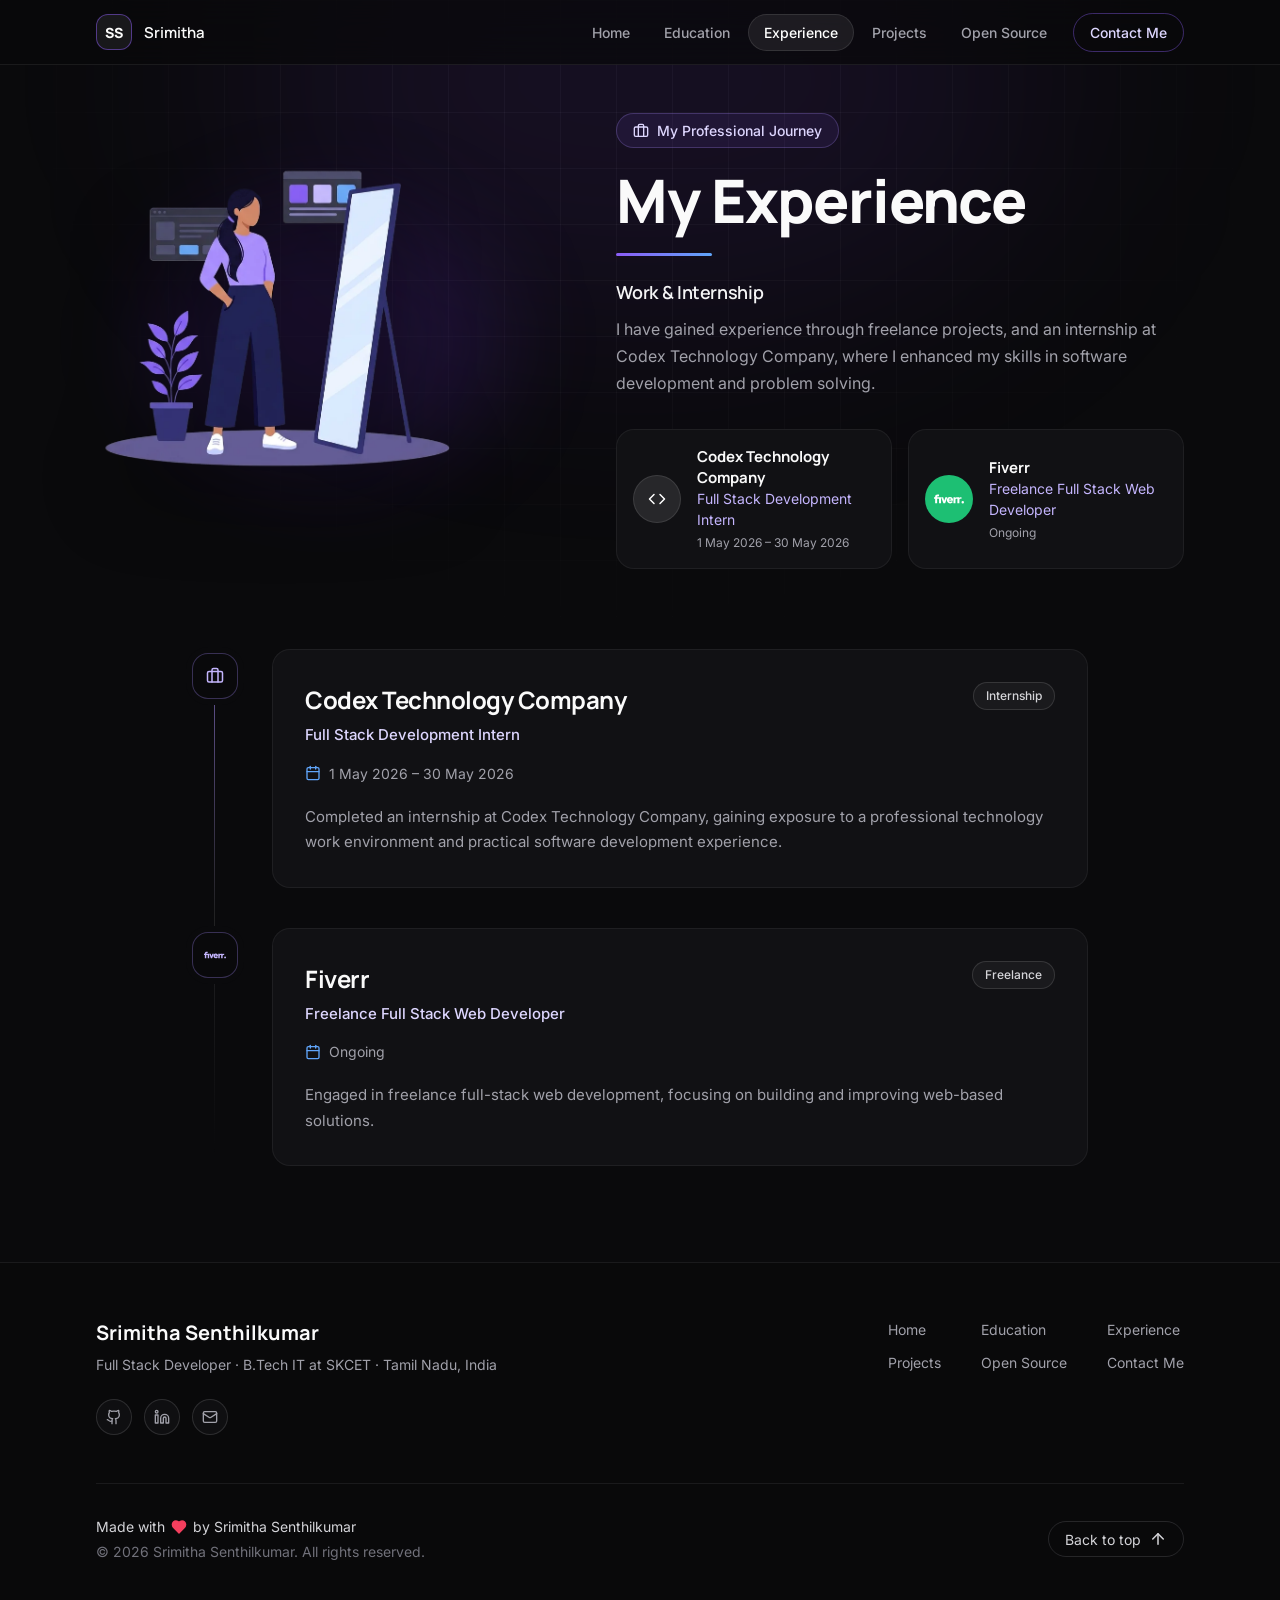
==== experience.html @ 1f639b07 "Initial portfolio upload" ====
<!doctype html>
<html lang="en">
<head>
  <meta charset="utf-8" />
  <meta name="viewport" content="width=device-width, initial-scale=1" />
  <title>Experience | Srimitha Senthilkumar</title>
  <meta name="description" content="Experience of Srimitha Senthilkumar: Full Stack Development internship at Codex Technology Company and freelance full-stack development on Fiverr." />
  <meta name="theme-color" content="#0a0a0c" />
  <meta property="og:title" content="Experience | Srimitha Senthilkumar" />
  <meta property="og:description" content="Experience of Srimitha Senthilkumar: Full Stack Development internship at Codex Technology Company and freelance full-stack development on Fiverr." />
  <meta property="og:image" content="assets/images/srimitha-profile.jpg" />
  <link rel="icon" type="image/svg+xml" href="favicon.svg" />
  <link rel="preconnect" href="https://fonts.googleapis.com" />
  <link rel="preconnect" href="https://fonts.gstatic.com" crossorigin />
  <link href="https://fonts.googleapis.com/css2?family=Inter:wght@400;500;600&family=JetBrains+Mono:wght@400;500&family=Manrope:wght@500;600;700;800&display=swap" rel="stylesheet" />
  <link rel="stylesheet" href="css/style.css" />
</head>
<body data-page="experience">
<div class="page">
  <div class="bg-grid" aria-hidden="true"></div>
  <div class="bg-glow" aria-hidden="true"></div>
  <div id="nav-root"></div>
  <main>
    <section class="container page-head">
      <div class="page-head-grid">
        <div class="art"><img src="assets/images/illustrations/experience.webp" alt="Illustration of a young woman professional standing confidently beside a mirror" /></div>
        <div class="copy">
          <span class="badge"><i data-icon="briefcase"></i> My Professional Journey</span>
          <h1 class="page-title">My Experience</h1>
          <span class="underline" aria-hidden="true"></span>
          <h2 class="page-sub">Work &amp; Internship</h2>
          <p class="page-desc">I have gained experience through freelance projects, and an internship at Codex Technology Company, where I enhanced my skills in software development and problem solving.</p>
          <div class="summary">
            <div class="surface sum-card hover-lift"><span class="logo-circle codex"><i data-icon="code"></i></span>
              <div><b>Codex Technology Company</b><p class="pos">Full Stack Development Intern</p><p class="when">1 May 2026 – 30 May 2026</p></div></div>
            <div class="surface sum-card hover-lift"><span class="logo-circle fiverr"><svg viewBox="0 0 24 24" width="30" height="30" fill="currentColor" aria-label="Fiverr"><path d="M23.004 15.588a.995.995 0 1 0 .002-1.99.995.995 0 0 0-.002 1.99zm-.996-3.705h-.85c-.546 0-.84.41-.84 1.092v2.466h-1.61v-3.558h-.684c-.547 0-.84.41-.84 1.092v2.466h-1.61v-4.874h1.61v.74c.264-.574.626-.74 1.163-.74h1.972v.74c.264-.574.625-.74 1.162-.74h.527v1.316zm-6.786 1.501h-3.359c.088.546.43.858 1.006.858.43 0 .732-.175.83-.487l1.425.4c-.351.848-1.22 1.364-2.255 1.364-1.748 0-2.549-1.355-2.549-2.515 0-1.14.703-2.505 2.45-2.505 1.856 0 2.471 1.384 2.471 2.408 0 .224-.01.37-.02.477zm-1.562-.945c-.04-.42-.342-.81-.889-.81-.508 0-.81.225-.908.81h1.797zM7.508 15.44h1.416l1.767-4.874h-1.62l-.86 2.837-.878-2.837H5.72l1.787 4.874zm-6.6 0H2.51v-3.558h1.524v3.558h1.591v-4.874H2.51v-.302c0-.332.235-.536.606-.536h.918V8.412H2.85c-1.162 0-1.943.712-1.943 1.755v.4H0v1.316h.908v3.558z"/></svg></span>
              <div><b>Fiverr</b><p class="pos">Freelance Full Stack Web Developer</p><p class="when">Ongoing</p></div></div>
          </div>
        </div>
      </div>
    </section>
    <section class="container">
      <ol class="timeline">
        <li class="t-item reveal">
          <span class="t-icon"><i data-icon="briefcase"></i></span>
          <article class="surface t-card hover-lift">
            <div class="t-top">
              <div><h2>Codex Technology Company</h2><p class="pos">Full Stack Development Intern</p></div>
              <span class="pill">Internship</span>
            </div>
            <p class="when"><i data-icon="calendar"></i> 1 May 2026 – 30 May 2026</p>
            <p class="desc">Completed an internship at Codex Technology Company, gaining exposure to a professional technology work environment and practical software development experience.</p>
          </article>
        </li>
        <li class="t-item reveal" data-delay="0.1">
          <span class="t-icon"><svg viewBox="0 0 24 24" width="22" height="22" fill="currentColor" aria-label="Fiverr"><path d="M23.004 15.588a.995.995 0 1 0 .002-1.99.995.995 0 0 0-.002 1.99zm-.996-3.705h-.85c-.546 0-.84.41-.84 1.092v2.466h-1.61v-3.558h-.684c-.547 0-.84.41-.84 1.092v2.466h-1.61v-4.874h1.61v.74c.264-.574.626-.74 1.163-.74h1.972v.74c.264-.574.625-.74 1.162-.74h.527v1.316zm-6.786 1.501h-3.359c.088.546.43.858 1.006.858.43 0 .732-.175.83-.487l1.425.4c-.351.848-1.22 1.364-2.255 1.364-1.748 0-2.549-1.355-2.549-2.515 0-1.14.703-2.505 2.45-2.505 1.856 0 2.471 1.384 2.471 2.408 0 .224-.01.37-.02.477zm-1.562-.945c-.04-.42-.342-.81-.889-.81-.508 0-.81.225-.908.81h1.797zM7.508 15.44h1.416l1.767-4.874h-1.62l-.86 2.837-.878-2.837H5.72l1.787 4.874zm-6.6 0H2.51v-3.558h1.524v3.558h1.591v-4.874H2.51v-.222c0-.332.235-.536.606-.536h.918V8.412H2.85c-1.162 0-1.943.712-1.943 1.755v.4H0v1.316h.908v3.558z"/></svg></span>
          <article class="surface t-card hover-lift">
            <div class="t-top">
              <div><h2>Fiverr</h2><p class="pos">Freelance Full Stack Web Developer</p></div>
              <span class="pill">Freelance</span>
            </div>
            <p class="when"><i data-icon="calendar"></i> Ongoing</p>
            <p class="desc">Engaged in freelance full-stack web development, focusing on building and improving web-based solutions.</p>
          </article>
        </li>
      </ol>
    </section>
  </main>
  <div id="footer-root"></div>
</div>
<script src="js/layout.js"></script>
</body>
</html>
---- css/style.css ----
/* ==========================================================
   Srimitha Senthilkumar — Portfolio (plain HTML / CSS / JS)
   ========================================================== */
:root {
  --bg: #0a0a0c;
  --card: #111114;
  --card-2: #17171b;
  --line: rgba(255, 255, 255, 0.07);
  --line-2: rgba(255, 255, 255, 0.12);
  --text: #fafafa;
  --text-2: #d4d4d8;
  --muted: #a1a1aa;
  --dim: #71717a;
  --violet: #8b5cf6;
  --violet-2: #a78bfa;
  --violet-3: #c4b5fd;
  --blue: #60a5fa;
  --green: #34d399;
  --radius: 18px;
  --max: 1152px;
  --ease: cubic-bezier(0.22, 1, 0.36, 1);
  --display: "Manrope", "Inter", sans-serif;
  --body: "Inter", system-ui, sans-serif;
  --mono: "JetBrains Mono", ui-monospace, monospace;
}

*, *::before, *::after { box-sizing: border-box; }
html { scroll-behavior: smooth; color-scheme: dark; }
body {
  margin: 0;
  font-family: var(--body);
  background: var(--bg);
  color: var(--text);
  -webkit-font-smoothing: antialiased;
  overflow-x: hidden;
  line-height: 1.5;
}
img { max-width: 100%; display: block; }
a { color: inherit; text-decoration: none; }
h1, h2, h3 { font-family: var(--display); margin: 0; letter-spacing: -0.02em; }
p { margin: 0; }
ul, ol { list-style: none; margin: 0; padding: 0; }
::selection { background: rgba(139, 92, 246, 0.35); color: #fff; }
:focus-visible { outline: 2px solid var(--violet); outline-offset: 3px; border-radius: 6px; }
svg.i { width: 18px; height: 18px; flex-shrink: 0; }

.container { max-width: var(--max); margin: 0 auto; padding: 0 20px; }
@media (min-width: 640px) { .container { padding: 0 32px; } }

/* background decoration */
.page { position: relative; min-height: 100vh; display: flex; flex-direction: column; overflow-x: clip; }
.bg-grid {
  position: absolute; inset: 0 0 auto 0; height: 640px; pointer-events: none;
  background-image: linear-gradient(rgba(255,255,255,.035) 1px, transparent 1px),
    linear-gradient(90deg, rgba(255,255,255,.035) 1px, transparent 1px);
  background-size: 56px 56px;
  -webkit-mask-image: radial-gradient(ellipse at 50% 0%, #000 30%, transparent 75%);
  mask-image: radial-gradient(ellipse at 50% 0%, #000 30%, transparent 75%);
}
.bg-glow {
  position: absolute; top: -160px; left: 50%; transform: translateX(-50%);
  width: 820px; height: 480px; border-radius: 50%; pointer-events: none;
  background: rgba(124, 58, 237, 0.1); filter: blur(120px);
}
main { position: relative; z-index: 1; flex: 1; animation: pageIn .45s var(--ease) both; }
@keyframes pageIn { from { opacity: 0; transform: translateY(14px); } to { opacity: 1; transform: none; } }

/* ---------------- navbar ---------------- */
.nav {
  position: sticky; top: 0; z-index: 50;
  background: rgba(9, 9, 11, 0.72); backdrop-filter: blur(18px); -webkit-backdrop-filter: blur(18px);
  border-bottom: 1px solid var(--line);
}
.nav-inner { height: 64px; display: flex; align-items: center; justify-content: space-between; }
.logo { display: flex; align-items: center; gap: 12px; }
.logo-mark {
  width: 36px; height: 36px; display: grid; place-items: center; border-radius: 12px;
  border: 1px solid rgba(139, 92, 246, .5); background: #18181b;
  font: 800 14px var(--display); transition: transform .3s var(--ease);
}
.logo:hover .logo-mark { transform: rotate(6deg); }
.logo-name { font: 600 15px var(--display); display: none; }
@media (min-width: 640px) { .logo-name { display: block; } }
.nav-links { display: none; align-items: center; gap: 2px; }
@media (min-width: 1024px) { .nav-links { display: flex; } }
.nav-link {
  position: relative; padding: 8px 16px; border-radius: 999px; font-size: 14px; font-weight: 500;
  color: var(--muted); transition: color .2s, background-color .2s;
}
.nav-link:hover { color: #fff; }
.nav-link.active { color: #fff; background: rgba(255,255,255,.07); box-shadow: inset 0 0 0 1px rgba(255,255,255,.1); }
.nav-link.contact { margin-left: 8px; border: 1px solid rgba(139,92,246,.4); color: #ddd6fe; }
.nav-link.contact:hover { background: rgba(139,92,246,.15); color: #fff; }
.nav-link.contact.active { background: var(--violet); border-color: var(--violet); color: #fff; box-shadow: none; }
.menu-btn {
  width: 40px; height: 40px; display: grid; place-items: center; border-radius: 12px;
  border: 1px solid var(--line-2); background: transparent; color: var(--text-2); cursor: pointer;
}
@media (min-width: 1024px) { .menu-btn { display: none; } }
.mobile-menu {
  display: grid; grid-template-rows: 0fr; transition: grid-template-rows .3s var(--ease);
  background: rgba(9,9,11,.96); border-top: 1px solid transparent;
}
.mobile-menu > div { overflow: hidden; }
.mobile-menu.open { grid-template-rows: 1fr; border-top-color: var(--line); }
.mobile-menu ul { padding: 16px; display: flex; flex-direction: column; gap: 4px; }
.mobile-menu a {
  display: flex; justify-content: space-between; padding: 12px 16px; border-radius: 12px;
  color: var(--muted); font-weight: 500; transition: background-color .2s, color .2s;
}
.mobile-menu a:hover { background: rgba(255,255,255,.05); color: #fff; }
.mobile-menu a.active { background: rgba(139,92,246,.15); color: #fff; }
.mobile-menu small { font: 10px var(--mono); color: #52525b; letter-spacing: .14em; }
@media (min-width: 1024px) { .mobile-menu { display: none; } }

/* ---------------- shared bits ---------------- */
.label {
  font: 500 11px var(--mono); letter-spacing: .14em; text-transform: uppercase;
  color: var(--violet-3); display: flex; align-items: center; gap: 12px;
}
.label .num { color: var(--dim); }
.label .bar { width: 32px; height: 1px; background: rgba(167,139,250,.5); }
.mono-sm { font: 500 10px var(--mono); letter-spacing: .14em; text-transform: uppercase; color: var(--dim); }
.h-section { margin-top: 20px; font-size: clamp(28px, 4vw, 36px); font-weight: 700; }
.text-gradient {
  background: linear-gradient(100deg, #c4b5fd 0%, #8b5cf6 45%, #60a5fa 100%);
  -webkit-background-clip: text; background-clip: text; color: transparent;
}
.surface { background: var(--card); border: 1px solid rgba(255,255,255,.06); border-radius: var(--radius); }
.hover-lift { transition: transform .3s var(--ease), border-color .3s; }
.hover-lift:hover { transform: translateY(-4px); border-color: rgba(167,139,250,.3); }
.section { padding-top: 80px; padding-bottom: 80px; }

.btn {
  display: inline-flex; align-items: center; justify-content: center; gap: 8px;
  height: 48px; padding: 0 24px; border-radius: 999px; font-size: 14px; font-weight: 600;
  border: 1px solid transparent; cursor: pointer; font-family: var(--body);
  transition: background-color .2s, border-color .2s, color .2s, transform .2s;
}
.btn:active { transform: scale(.98); }
.btn-primary { background: var(--violet); color: #fff; box-shadow: 0 10px 30px -10px rgba(139,92,246,.7); }
.btn-primary:hover { background: var(--violet-2); }
.btn-outline { border-color: rgba(255,255,255,.15); color: #fff; }
.btn-outline:hover { border-color: rgba(167,139,250,.6); background: rgba(255,255,255,.04); }
.btn-ghost { color: var(--text-2); }
.btn-ghost:hover { color: #fff; background: rgba(255,255,255,.05); }
.btn-sm { height: 38px; padding: 0 16px; font-size: 13px; }
.btn .arrow { transition: transform .2s; }
.btn:hover .arrow { transform: translateX(3px); }

.socials { display: flex; gap: 12px; align-items: center; }
.social {
  width: 44px; height: 44px; border-radius: 50%; display: grid; place-items: center;
  border: 1px solid var(--line-2); background: rgba(255,255,255,.03); color: var(--muted);
  transition: transform .2s, color .2s, border-color .2s, background-color .2s;
}
.social:hover { transform: translateY(-2px); color: #fff; border-color: rgba(167,139,250,.5); background: rgba(139,92,246,.1); }
.socials.sm .social { width: 36px; height: 36px; }
.socials.sm .social svg { width: 16px; height: 16px; }

.star-cta {
  display: inline-flex; align-items: center; gap: 10px; padding: 8px 16px; border-radius: 999px;
  border: 1px solid rgba(252,211,77,.25); background: rgba(252,211,77,.06); color: #fef3c7;
  font-size: 14px; font-weight: 500; transition: background-color .2s, border-color .2s;
}
.star-cta:hover { border-color: rgba(252,211,77,.5); background: rgba(252,211,77,.1); }
.star-cta svg { width: 16px; height: 16px; fill: #fcd34d; transition: transform .4s; }
.star-cta:hover svg { transform: rotate(72deg); }

.chip {
  display: inline-flex; align-items: center; gap: 8px; padding: 8px 16px; border-radius: 999px;
  border: 1px solid var(--line-2); background: rgba(255,255,255,.03); font-size: 14px; color: var(--text-2);
}
.tag { display: inline-flex; align-items: center; gap: 6px; padding: 4px 10px; border-radius: 6px; background: rgba(255,255,255,.05); font-size: 12px; font-weight: 500; color: var(--text-2); }
.tags { display: flex; flex-wrap: wrap; gap: 8px; }

/* reveal on scroll */
.reveal { opacity: 0; transform: translateY(24px); transition: opacity .6s var(--ease), transform .6s var(--ease); }
.reveal.in { opacity: 1; transform: none; }

/* ---------------- photo ---------------- */
.photo { position: relative; width: 100%; }
.photo.float { animation: float 6s ease-in-out infinite; }
@keyframes float { 50% { transform: translateY(-8px); } }
.photo .ring { position: absolute; inset: 0; transform: translate(12px, 12px); border-radius: 50%; border: 1px solid rgba(167,139,250,.3); }
.photo.attached .ring { inset: -4px; transform: none; border-color: rgba(167,139,250,.6); }
.photo .glow { position: absolute; inset: -32px; z-index: -1; border-radius: 50%; background: rgba(124,58,237,.15); filter: blur(40px); }
.photo .frame { position: relative; overflow: hidden; border-radius: 50%; border: 1px solid var(--line-2); background: #f4f4f5; box-shadow: 0 30px 80px -20px rgba(0,0,0,.8); }
.photo img { width: 100%; height: auto; aspect-ratio: 1; object-fit: cover; object-position: 50% 18%; }

/* ---------------- home ---------------- */
.hero { padding-top: 56px; padding-bottom: 80px; }
@media (min-width: 1024px) { .hero { padding-top: 96px; } }
.hero-grid { display: grid; gap: 56px; align-items: center; }
@media (min-width: 1024px) { .hero-grid { grid-template-columns: 1.25fr 1fr; gap: 80px; } }
.hero h1 { margin-top: 16px; font-size: clamp(40px, 6vw, 60px); font-weight: 800; line-height: 1.05; }
.hero .role { margin-top: 20px; display: flex; align-items: center; gap: 12px; font: 600 clamp(18px, 2vw, 20px) var(--display); color: #e4e4e7; }
.dot { width: 8px; height: 8px; border-radius: 50%; background: var(--violet-2); box-shadow: 0 0 12px rgba(167,139,250,.9); }
.hero .intro { margin-top: 24px; max-width: 576px; font-size: clamp(16px, 1.6vw, 18px); line-height: 1.7; color: var(--muted); }
.hero .actions { margin-top: 36px; display: flex; flex-wrap: wrap; gap: 12px; }
.hero .links { margin-top: 40px; display: flex; flex-wrap: wrap; align-items: center; gap: 20px; }
.hero .divider { width: 1px; height: 24px; background: var(--line-2); }
.hero-photo { max-width: 360px; margin: 0 auto; width: 100%; }
.stagger > * { animation: up .6s var(--ease) both; }
.stagger > *:nth-child(2) { animation-delay: .08s; } .stagger > *:nth-child(3) { animation-delay: .16s; }
.stagger > *:nth-child(4) { animation-delay: .24s; } .stagger > *:nth-child(5) { animation-delay: .32s; }
.stagger > *:nth-child(6) { animation-delay: .4s; }
@keyframes up { from { opacity: 0; transform: translateY(18px); } to { opacity: 1; transform: none; } }

.about-grid { display: grid; gap: 48px; }
@media (min-width: 1024px) { .about-grid { grid-template-columns: 1fr 1.4fr; gap: 80px; } }
.fact { border-top: 1px solid var(--line); padding: 16px 0; }
.fact p:last-child { margin-top: 6px; font-size: 15px; font-weight: 500; }
.about-text { font-size: clamp(16px, 1.6vw, 18px); line-height: 1.85; color: var(--text-2); }

.cards-3 { margin-top: 48px; display: grid; gap: 20px; }
@media (min-width: 768px) { .cards-3 { grid-template-columns: repeat(3, 1fr); } }
.service { position: relative; overflow: hidden; display: flex; flex-direction: column; padding: 28px; height: 100%; }
.service .top { display: flex; justify-content: space-between; align-items: center; }
.icon-box { width: 48px; height: 48px; border-radius: 16px; display: grid; place-items: center; border: 1px solid var(--line-2); background: #18181b; color: var(--violet-3); }
.icon-box svg { width: 24px; height: 24px; }
.service h3 { margin-top: 28px; font-size: 20px; font-weight: 700; }
.service > p { margin-top: 12px; font-size: 15px; line-height: 1.65; color: var(--muted); }
.service .tags { margin-top: auto; padding-top: 28px; }

.skills-head { display: flex; flex-direction: column; gap: 16px; }
@media (min-width: 640px) { .skills-head { flex-direction: row; align-items: flex-end; justify-content: space-between; } }
.skills-grid { margin-top: 48px; display: grid; gap: 20px; }
@media (min-width: 640px) { .skills-grid { grid-template-columns: repeat(2, 1fr); } }
@media (min-width: 1024px) { .skills-grid { grid-template-columns: repeat(3, 1fr); } }
.skill { padding: 24px; height: 100%; }
.skill header { display: flex; align-items: center; gap: 12px; }
.icon-sm { width: 40px; height: 40px; border-radius: 12px; display: grid; place-items: center; background: rgba(139,92,246,.1); color: var(--violet-3); box-shadow: inset 0 0 0 1px rgba(167,139,250,.2); }
.skill h3 { font-size: 16px; font-weight: 600; }
.skill ul { margin-top: 24px; display: flex; flex-wrap: wrap; gap: 8px; }
.skill li { display: inline-flex; align-items: center; gap: 8px; padding: 8px 12px; border-radius: 10px; border: 1px solid var(--line); background: rgba(24,24,27,.8); font-size: 13px; color: #e4e4e7; transition: border-color .2s; }
.skill li:hover { border-color: rgba(255,255,255,.2); }
.skill li img, .skill li svg { width: 16px; height: 16px; }

/* ---------------- page header with illustration ---------------- */
.page-head { padding-top: 48px; padding-bottom: 48px; }
.page-head-grid { display: grid; gap: 40px; align-items: center; }
@media (min-width: 1024px) { .page-head-grid { grid-template-columns: .9fr 1.1fr; gap: 56px; } }
.page-head .art { position: relative; order: 2; animation: slideL .7s var(--ease) both; }
.page-head .art::before { content: ""; position: absolute; inset: 12%; border-radius: 50%; background: rgba(124,58,237,.15); filter: blur(48px); }
.page-head .art img { position: relative; margin: 0 auto; width: 100%; max-width: 380px; filter: drop-shadow(0 30px 40px rgba(0,0,0,.45)); }
.page-head .copy { order: 1; text-align: center; animation: up .6s .1s var(--ease) both; }
@media (min-width: 1024px) {
  .page-head .art { order: 1; } .page-head .copy { order: 2; text-align: left; }
  .page-head .art img { max-width: 520px; }
}
@keyframes slideL { from { opacity: 0; transform: translateX(-24px); } to { opacity: 1; transform: none; } }
.badge { display: inline-flex; align-items: center; gap: 8px; padding: 6px 16px; border-radius: 999px; border: 1px solid rgba(167,139,250,.25); background: rgba(139,92,246,.1); color: #ddd6fe; font-size: 14px; font-weight: 500; }
.badge svg { width: 16px; height: 16px; }
.page-title { margin-top: 20px; font-size: clamp(36px, 5.5vw, 60px); font-weight: 800; line-height: 1.08; }
.underline { display: block; margin: 20px auto 0; width: 96px; height: 3px; border-radius: 99px; background: linear-gradient(90deg, var(--violet), var(--blue)); }
@media (min-width: 1024px) { .underline { margin-left: 0; } }
.page-sub { margin-top: 24px; font: 600 clamp(16px, 1.8vw, 18px) var(--display); color: #f4f4f5; }
.page-desc { margin: 12px auto 0; max-width: 576px; color: var(--muted); line-height: 1.7; }
@media (min-width: 1024px) { .page-desc { margin-left: 0; } }
.simple-head { padding-top: 64px; padding-bottom: 40px; }
@media (min-width: 640px) { .simple-head { padding-top: 96px; } }

/* ---------------- education ---------------- */
.edu { position: relative; overflow: hidden; border-radius: 24px; }
.edu::before { content: ""; position: absolute; inset: 0 0 auto; height: 1px; background: linear-gradient(90deg, transparent, rgba(167,139,250,.6), transparent); }
.edu-grid { display: grid; gap: 40px; padding: 28px; }
@media (min-width: 640px) { .edu-grid { padding: 40px; } }
@media (min-width: 1024px) { .edu-grid { grid-template-columns: 1.3fr 1fr; } }
.status { display: inline-flex; align-items: center; gap: 8px; padding: 4px 12px; border-radius: 999px; border: 1px solid rgba(52,211,153,.25); background: rgba(52,211,153,.07); color: #a7f3d0; font-size: 12px; font-weight: 500; }
.status i { width: 6px; height: 6px; border-radius: 50%; background: var(--green); animation: pulse 1.8s infinite; }
@keyframes pulse { 50% { opacity: .3; } }
.edu h2 { margin-top: 24px; font-size: clamp(24px, 3vw, 30px); font-weight: 700; line-height: 1.25; }
.edu .paras { margin-top: 32px; display: grid; gap: 16px; font-size: 15px; line-height: 1.7; color: var(--muted); }
.meta-box { border-radius: 14px; border: 1px solid var(--line); background: rgba(24,24,27,.7); padding: 16px; }
.meta-box .mono-sm { display: flex; align-items: center; gap: 8px; }
.meta-box .mono-sm svg { width: 14px; height: 14px; color: var(--violet-3); }
.meta-box .val { margin-top: 8px; font: 700 18px var(--display); }
.meta-2 { display: grid; grid-template-columns: 1fr 1fr; gap: 16px; }
.subjects li { display: flex; align-items: center; gap: 12px; font-size: 14px; color: #e4e4e7; margin-top: 10px; }
.subjects li::before { content: ""; width: 8px; height: 8px; border-radius: 50%; border: 2px solid var(--blue); }

/* ---------------- experience ---------------- */
.summary { margin-top: 32px; display: grid; gap: 16px; }
@media (min-width: 640px) { .summary { grid-template-columns: 1fr 1fr; } }
.sum-card { display: flex; align-items: center; gap: 16px; padding: 16px; text-align: left; }
.logo-circle { width: 48px; height: 48px; flex-shrink: 0; border-radius: 50%; display: grid; place-items: center; color: #fff; }
.logo-circle.codex { background: #27272a; box-shadow: inset 0 0 0 1px rgba(255,255,255,.1); }
.logo-circle.fiverr { background: #1dbf73; font: 800 20px var(--display); }
.sum-card b { display: block; font: 700 15px var(--display); }
.sum-card .pos { font-size: 14px; color: var(--violet-3); }
.sum-card .when { margin-top: 4px; font-size: 12px; color: var(--muted); }
.timeline { position: relative; display: grid; gap: 40px; max-width: 896px; margin: 32px auto 0; }
.timeline::before { content: ""; position: absolute; left: 22px; top: 8px; bottom: 8px; width: 1px; background: linear-gradient(to bottom, rgba(167,139,250,.6), rgba(255,255,255,.1), transparent); }
.t-item { position: relative; padding-left: 68px; }
@media (min-width: 640px) { .t-item { padding-left: 80px; } }
.t-icon { position: absolute; left: 0; top: 4px; width: 46px; height: 46px; border-radius: 16px; display: grid; place-items: center; border: 1px solid rgba(167,139,250,.3); background: #09090b; color: var(--violet-3); box-shadow: 0 0 0 6px var(--bg); }
.t-card { padding: 24px; }
@media (min-width: 640px) { .t-card { padding: 32px; } }
.t-top { display: flex; flex-direction: column; gap: 12px; }
@media (min-width: 640px) { .t-top { flex-direction: row; justify-content: space-between; align-items: flex-start; } }
.t-card h2 { font-size: clamp(20px, 2.4vw, 24px); font-weight: 700; }
.t-card .pos { margin-top: 6px; font-size: 15px; font-weight: 500; color: #ddd6fe; }
.pill { width: fit-content; padding: 4px 12px; border-radius: 999px; border: 1px solid var(--line-2); background: rgba(255,255,255,.04); font-size: 12px; font-weight: 500; color: var(--text-2); }
.t-card .when { margin-top: 16px; display: flex; align-items: center; gap: 8px; font-size: 14px; color: var(--muted); }
.t-card .when svg { width: 16px; height: 16px; color: var(--blue); }
.t-card .desc { margin-top: 20px; font-size: 15px; line-height: 1.7; color: var(--muted); }

/* ---------------- projects ---------------- */
.sync { margin-top: 24px; display: inline-flex; align-items: center; gap: 8px; padding: 6px 12px; border-radius: 999px; border: 1px solid var(--line-2); background: rgba(255,255,255,.03); font-size: 12px; color: var(--muted); }
.sync i { width: 6px; height: 6px; border-radius: 50%; background: var(--green); }
.grid-3 { display: grid; gap: 20px; }
@media (min-width: 640px) { .grid-3 { grid-template-columns: repeat(2, 1fr); } }
@media (min-width: 1024px) { .grid-3 { grid-template-columns: repeat(3, 1fr); } }
.project { display: flex; flex-direction: column; padding: 24px; height: 100%; transition: transform .3s var(--ease), border-color .3s, box-shadow .3s; }
.project:hover { transform: translateY(-4px); border-color: rgba(167,139,250,.3); box-shadow: 0 20px 50px -20px rgba(139,92,246,.35); }
.project .top { display: flex; justify-content: space-between; align-items: flex-start; }
.project .gh { width: 40px; height: 40px; border-radius: 12px; display: grid; place-items: center; border: 1px solid var(--line-2); background: #18181b; color: var(--text-2); }
.project .stats { display: flex; gap: 12px; font-size: 12px; color: var(--dim); }
.project .stats span { display: inline-flex; align-items: center; gap: 5px; }
.project .stats svg { width: 14px; height: 14px; }
.project h3 { margin-top: 20px; font-size: 18px; font-weight: 700; text-transform: capitalize; line-height: 1.35; word-break: break-word; }
.project .desc { margin-top: 8px; font-size: 14px; line-height: 1.6; color: var(--muted); }
.project .desc.none { font-style: italic; color: #52525b; }
.project .tags { margin-top: 20px; }
.lang-dot { width: 8px; height: 8px; border-radius: 50%; }
.project .bottom { margin-top: auto; padding-top: 24px; }
.project .updated { display: flex; align-items: center; gap: 6px; font-size: 12px; color: var(--dim); }
.project .updated svg { width: 14px; height: 14px; }
.project .btns { margin-top: 16px; padding-top: 16px; border-top: 1px solid var(--line); display: flex; flex-wrap: wrap; gap: 10px; }
.center { display: flex; justify-content: center; margin-top: 56px; }

.skeleton { border-radius: var(--radius); background: rgba(255,255,255,.04); height: 220px; animation: pulse 1.6s infinite; }
.error-box { display: flex; flex-direction: column; gap: 20px; padding: 32px; }
@media (min-width: 640px) { .error-box { flex-direction: row; align-items: center; justify-content: space-between; } }
.error-box b { font-family: var(--display); }
.error-box p { margin-top: 4px; font-size: 14px; color: var(--muted); }

/* ---------------- open source ---------------- */
.stack { display: grid; gap: 20px; }
.profile-strip { display: flex; flex-direction: column; gap: 24px; padding: 24px; }
@media (min-width: 640px) { .profile-strip { flex-direction: row; align-items: center; justify-content: space-between; } }
.profile-strip .who { display: flex; align-items: center; gap: 16px; }
.profile-strip img { width: 56px; height: 56px; border-radius: 16px; border: 1px solid var(--line-2); }
.profile-strip .btns { display: flex; flex-wrap: wrap; gap: 12px; }
.stats-4 { display: grid; grid-template-columns: 1fr 1fr; gap: 16px; }
@media (min-width: 1024px) { .stats-4 { grid-template-columns: repeat(4, 1fr); } }
.stat { padding: 24px; }
.stat svg { width: 20px; height: 20px; color: var(--violet-3); }
.stat .num { margin-top: 24px; font: 800 36px var(--display); letter-spacing: -0.02em; }
.stat p:last-child { margin-top: 4px; font-size: 14px; color: var(--muted); }
.panel { padding: 24px; }
@media (min-width: 640px) { .panel { padding: 28px; } }
.panel h2 { font-size: 18px; font-weight: 700; }
.panel .hint { margin-top: 4px; font-size: 12px; color: var(--dim); }
.contrib-head { display: flex; flex-direction: column; gap: 4px; }
@media (min-width: 640px) { .contrib-head { flex-direction: row; justify-content: space-between; align-items: flex-end; } }
.contrib-head .total b { font: 800 24px var(--display); }
.heat-wrap { margin-top: 24px; overflow-x: auto; padding-bottom: 8px; }
.heat { display: flex; gap: 3px; width: max-content; }
.heat .wk { display: flex; flex-direction: column; gap: 3px; }
.heat span { width: 11px; height: 11px; border-radius: 3px; }
.l0 { background: rgba(255,255,255,.05); } .l1 { background: #4c1d95; } .l2 { background: #6d28d9; } .l3 { background: #8b5cf6; } .l4 { background: #c4b5fd; }
.legend { margin-top: 16px; display: flex; justify-content: flex-end; align-items: center; gap: 6px; font-size: 11px; color: var(--dim); }
.legend span { width: 10px; height: 10px; border-radius: 3px; }
.grid-2 { display: grid; gap: 20px; }
@media (min-width: 1024px) { .grid-2 { grid-template-columns: 1fr 1fr; } }
.lang-bar { margin-top: 24px; display: flex; height: 12px; border-radius: 99px; overflow: hidden; background: rgba(255,255,255,.05); }
.lang-list li { margin-top: 12px; display: flex; justify-content: space-between; font-size: 14px; }
.lang-list li span:first-child { display: flex; align-items: center; gap: 10px; color: #e4e4e7; }
.lang-list li span:last-child { color: var(--dim); }
.recent li a { display: flex; justify-content: space-between; align-items: center; gap: 16px; padding: 14px 0; border-bottom: 1px solid var(--line); }
.recent li:last-child a { border-bottom: 0; }
.recent .nm { display: block; font-size: 14px; font-weight: 500; text-transform: capitalize; color: #f4f4f5; transition: color .2s; overflow: hidden; text-overflow: ellipsis; white-space: nowrap; }
.recent a:hover .nm { color: var(--violet-3); }
.recent small { font-size: 12px; color: var(--dim); }

/* ---------------- contact ---------------- */
.contact-grid { display: grid; gap: 24px; }
@media (min-width: 1024px) { .contact-grid { grid-template-columns: 1fr 1.5fr; } }
.contact-card { padding: 24px; border-radius: 24px; min-width: 0; }
@media (min-width: 640px) { .contact-card { padding: 32px; } }
.contact-card .me { display: flex; align-items: center; gap: 20px; }
.contact-card .me .photo { width: 104px; flex-shrink: 0; padding: 4px; }
.contact-card .me b { font: 700 20px var(--display); display: block; }
.contact-card .me span { font-size: 14px; color: #ddd6fe; }
.contact-card .invite { margin-top: 28px; font-size: 15px; line-height: 1.7; color: var(--muted); }
.details { margin-top: 28px; display: grid; gap: 8px; }
.detail { display: flex; align-items: center; gap: 16px; padding: 8px; margin: 0 -8px; border-radius: 12px; transition: background-color .2s; }
a.detail:hover { background: rgba(255,255,255,.03); }
.detail .ib { width: 40px; height: 40px; flex-shrink: 0; border-radius: 12px; display: grid; place-items: center; border: 1px solid var(--line-2); background: #18181b; color: var(--violet-3); }
.detail .ib svg { width: 16px; height: 16px; }
.detail .tx { min-width: 0; flex: 1; }
.detail .tx span:last-child { display: block; font-size: 14px; color: #f4f4f5; overflow: hidden; text-overflow: ellipsis; white-space: nowrap; }
.channels { display: grid; gap: 20px; min-width: 0; }
@media (min-width: 640px) { .channels { grid-template-columns: 1fr 1fr; } }
.channel { display: flex; flex-direction: column; padding: 28px; border-radius: 24px; }
.channel h2 { margin-top: 24px; font-size: 18px; font-weight: 700; }
.channel p { margin-top: 8px; font-size: 14px; line-height: 1.6; color: var(--muted); }
.channel .go { margin-top: auto; padding-top: 24px; display: inline-flex; align-items: center; gap: 6px; font-size: 14px; font-weight: 600; color: var(--violet-3); transition: color .2s; }
.channel:hover .go { color: #fff; }
.channel .ib { width: 48px; height: 48px; border-radius: 16px; display: grid; place-items: center; background: rgba(139,92,246,.1); color: var(--violet-3); box-shadow: inset 0 0 0 1px rgba(167,139,250,.25); }
.w-full { width: 100%; margin-top: 32px; }

/* ---------------- footer ---------------- */
.footer { position: relative; z-index: 1; margin-top: 96px; border-top: 1px solid var(--line); background: rgba(9,9,11,.6); }
.footer .container { padding-top: 56px; padding-bottom: 56px; }
.footer-top { display: flex; flex-direction: column; gap: 40px; }
@media (min-width: 768px) { .footer-top { flex-direction: row; justify-content: space-between; } }
.footer .name { font: 700 20px var(--display); }
.footer .tag-line { margin-top: 8px; font-size: 14px; color: var(--muted); }
.footer .socials { margin-top: 24px; }
.footer nav { display: grid; grid-template-columns: repeat(2, auto); gap: 12px 40px; align-content: start; }
@media (min-width: 640px) { .footer nav { grid-template-columns: repeat(3, auto); } }
.footer nav a { font-size: 14px; color: var(--muted); transition: color .2s; }
.footer nav a:hover { color: #fff; }
.footer-bottom { margin-top: 48px; padding-top: 32px; border-top: 1px solid var(--line); display: flex; flex-direction: column-reverse; gap: 24px; align-items: flex-start; }
@media (min-width: 640px) { .footer-bottom { flex-direction: row; justify-content: space-between; align-items: center; } }
.made { display: flex; align-items: center; gap: 6px; font-size: 14px; color: var(--text-2); }
.made svg { width: 16px; height: 16px; fill: #f43f5e; color: #f43f5e; }
.copyright { margin-top: 4px; font-size: 14px; color: var(--dim); }
.top-btn { display: inline-flex; align-items: center; gap: 8px; padding: 8px 16px; border-radius: 999px; border: 1px solid var(--line-2); background: transparent; color: var(--text-2); font: 14px var(--body); cursor: pointer; transition: border-color .2s, color .2s; }
.top-btn:hover { border-color: rgba(167,139,250,.5); color: #fff; }

@media (prefers-reduced-motion: reduce) {
  html { scroll-behavior: auto; }
  *, *::before, *::after { animation: none !important; transition: none !important; }
  .reveal { opacity: 1; transform: none; }
}
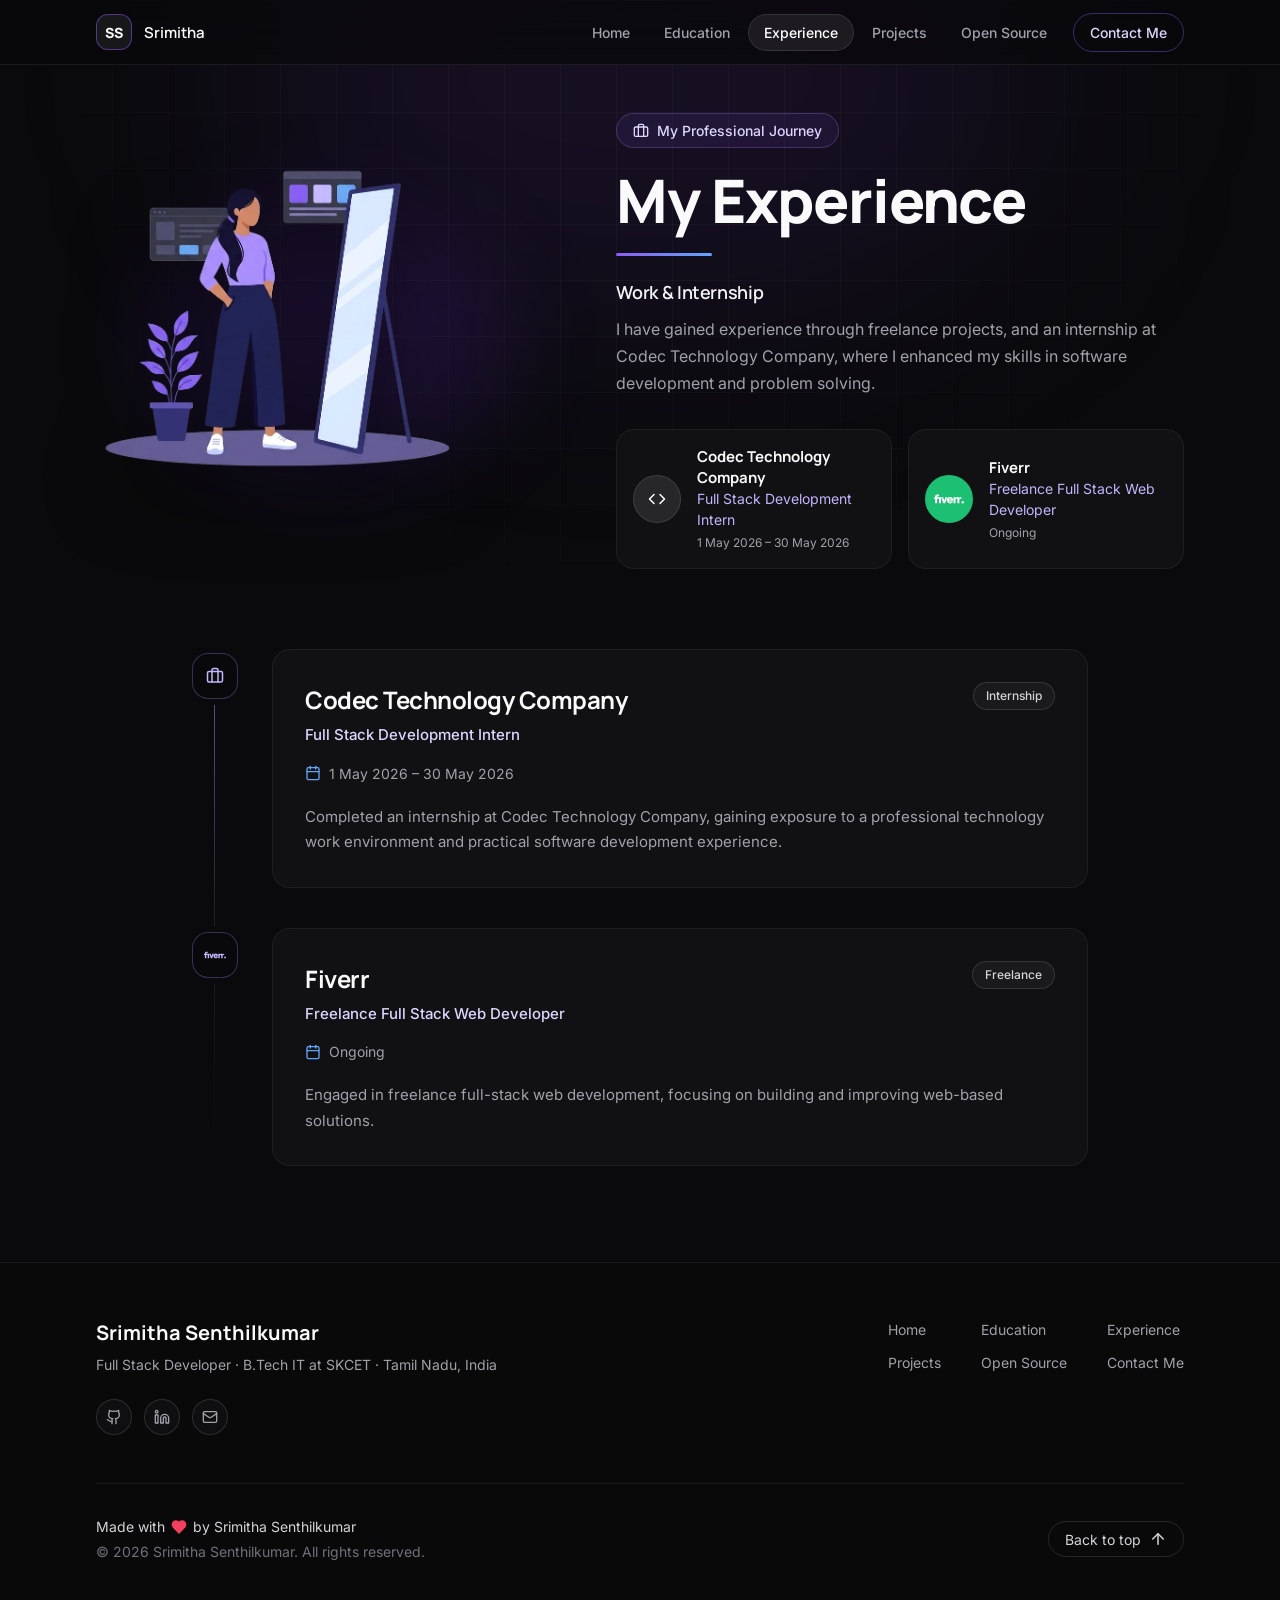
==== commit c8be6414: "Update experience.html" ====
--- a/experience.html
+++ b/experience.html
@@ -4,10 +4,10 @@
   <meta charset="utf-8" />
   <meta name="viewport" content="width=device-width, initial-scale=1" />
   <title>Experience | Srimitha Senthilkumar</title>
-  <meta name="description" content="Experience of Srimitha Senthilkumar: Full Stack Development internship at Codex Technology Company and freelance full-stack development on Fiverr." />
+  <meta name="description" content="Experience of Srimitha Senthilkumar: Full Stack Development internship at Codec Technology Company and freelance full-stack development on Fiverr." />
   <meta name="theme-color" content="#0a0a0c" />
   <meta property="og:title" content="Experience | Srimitha Senthilkumar" />
-  <meta property="og:description" content="Experience of Srimitha Senthilkumar: Full Stack Development internship at Codex Technology Company and freelance full-stack development on Fiverr." />
+  <meta property="og:description" content="Experience of Srimitha Senthilkumar: Full Stack Development internship at Codec Technology Company and freelance full-stack development on Fiverr." />
   <meta property="og:image" content="assets/images/srimitha-profile.jpg" />
   <link rel="icon" type="image/svg+xml" href="favicon.svg" />
   <link rel="preconnect" href="https://fonts.googleapis.com" />
@@ -29,10 +29,10 @@
           <h1 class="page-title">My Experience</h1>
           <span class="underline" aria-hidden="true"></span>
           <h2 class="page-sub">Work &amp; Internship</h2>
-          <p class="page-desc">I have gained experience through freelance projects, and an internship at Codex Technology Company, where I enhanced my skills in software development and problem solving.</p>
+          <p class="page-desc">I have gained experience through freelance projects, and an internship at Codec Technology Company, where I enhanced my skills in software development and problem solving.</p>
           <div class="summary">
             <div class="surface sum-card hover-lift"><span class="logo-circle codex"><i data-icon="code"></i></span>
-              <div><b>Codex Technology Company</b><p class="pos">Full Stack Development Intern</p><p class="when">1 May 2026 – 30 May 2026</p></div></div>
+              <div><b>Codec Technology Company</b><p class="pos">Full Stack Development Intern</p><p class="when">1 May 2026 – 30 May 2026</p></div></div>
             <div class="surface sum-card hover-lift"><span class="logo-circle fiverr"><svg viewBox="0 0 24 24" width="30" height="30" fill="currentColor" aria-label="Fiverr"><path d="M23.004 15.588a.995.995 0 1 0 .002-1.99.995.995 0 0 0-.002 1.99zm-.996-3.705h-.85c-.546 0-.84.41-.84 1.092v2.466h-1.61v-3.558h-.684c-.547 0-.84.41-.84 1.092v2.466h-1.61v-4.874h1.61v.74c.264-.574.626-.74 1.163-.74h1.972v.74c.264-.574.625-.74 1.162-.74h.527v1.316zm-6.786 1.501h-3.359c.088.546.43.858 1.006.858.43 0 .732-.175.83-.487l1.425.4c-.351.848-1.22 1.364-2.255 1.364-1.748 0-2.549-1.355-2.549-2.515 0-1.14.703-2.505 2.45-2.505 1.856 0 2.471 1.384 2.471 2.408 0 .224-.01.37-.02.477zm-1.562-.945c-.04-.42-.342-.81-.889-.81-.508 0-.81.225-.908.81h1.797zM7.508 15.44h1.416l1.767-4.874h-1.62l-.86 2.837-.878-2.837H5.72l1.787 4.874zm-6.6 0H2.51v-3.558h1.524v3.558h1.591v-4.874H2.51v-.302c0-.332.235-.536.606-.536h.918V8.412H2.85c-1.162 0-1.943.712-1.943 1.755v.4H0v1.316h.908v3.558z"/></svg></span>
               <div><b>Fiverr</b><p class="pos">Freelance Full Stack Web Developer</p><p class="when">Ongoing</p></div></div>
           </div>
@@ -45,11 +45,11 @@
           <span class="t-icon"><i data-icon="briefcase"></i></span>
           <article class="surface t-card hover-lift">
             <div class="t-top">
-              <div><h2>Codex Technology Company</h2><p class="pos">Full Stack Development Intern</p></div>
+              <div><h2>Codec Technology Company</h2><p class="pos">Full Stack Development Intern</p></div>
               <span class="pill">Internship</span>
             </div>
             <p class="when"><i data-icon="calendar"></i> 1 May 2026 – 30 May 2026</p>
-            <p class="desc">Completed an internship at Codex Technology Company, gaining exposure to a professional technology work environment and practical software development experience.</p>
+            <p class="desc">Completed an internship at Codec Technology Company, gaining exposure to a professional technology work environment and practical software development experience.</p>
           </article>
         </li>
         <li class="t-item reveal" data-delay="0.1">
